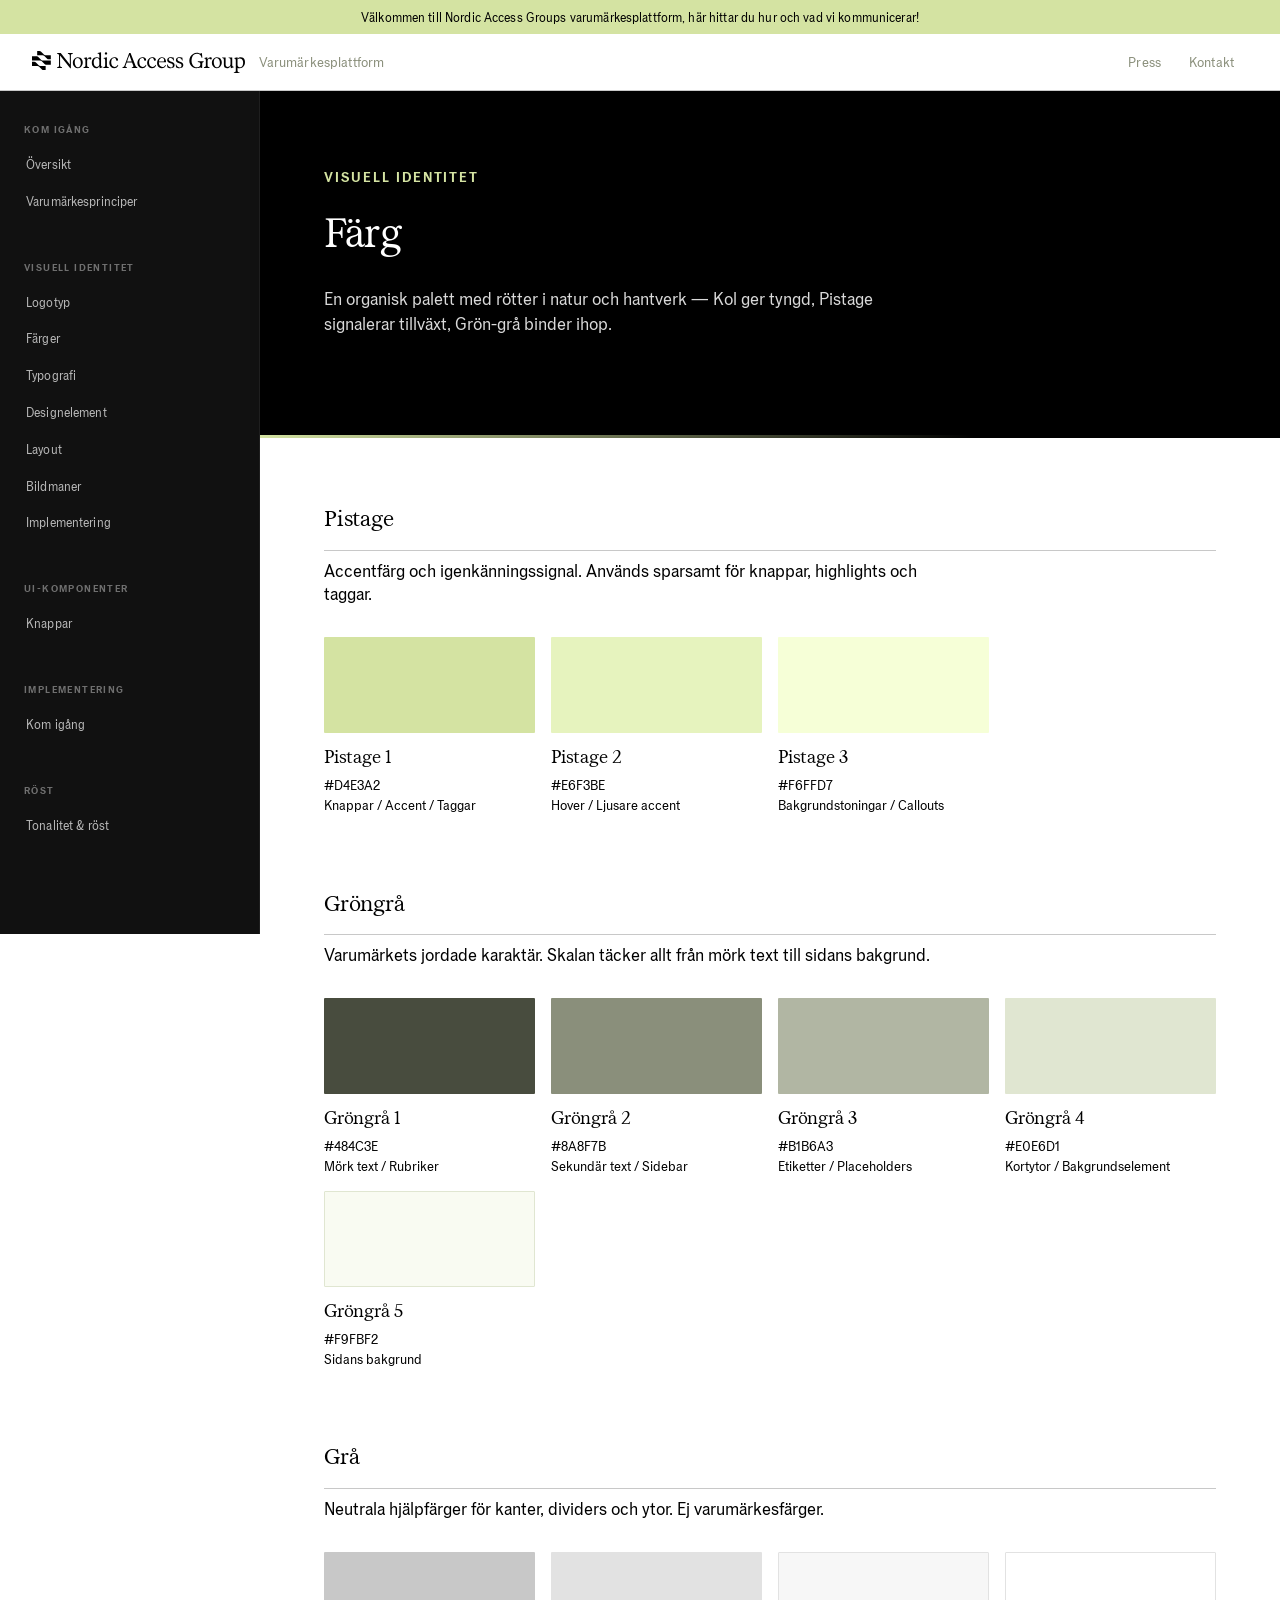
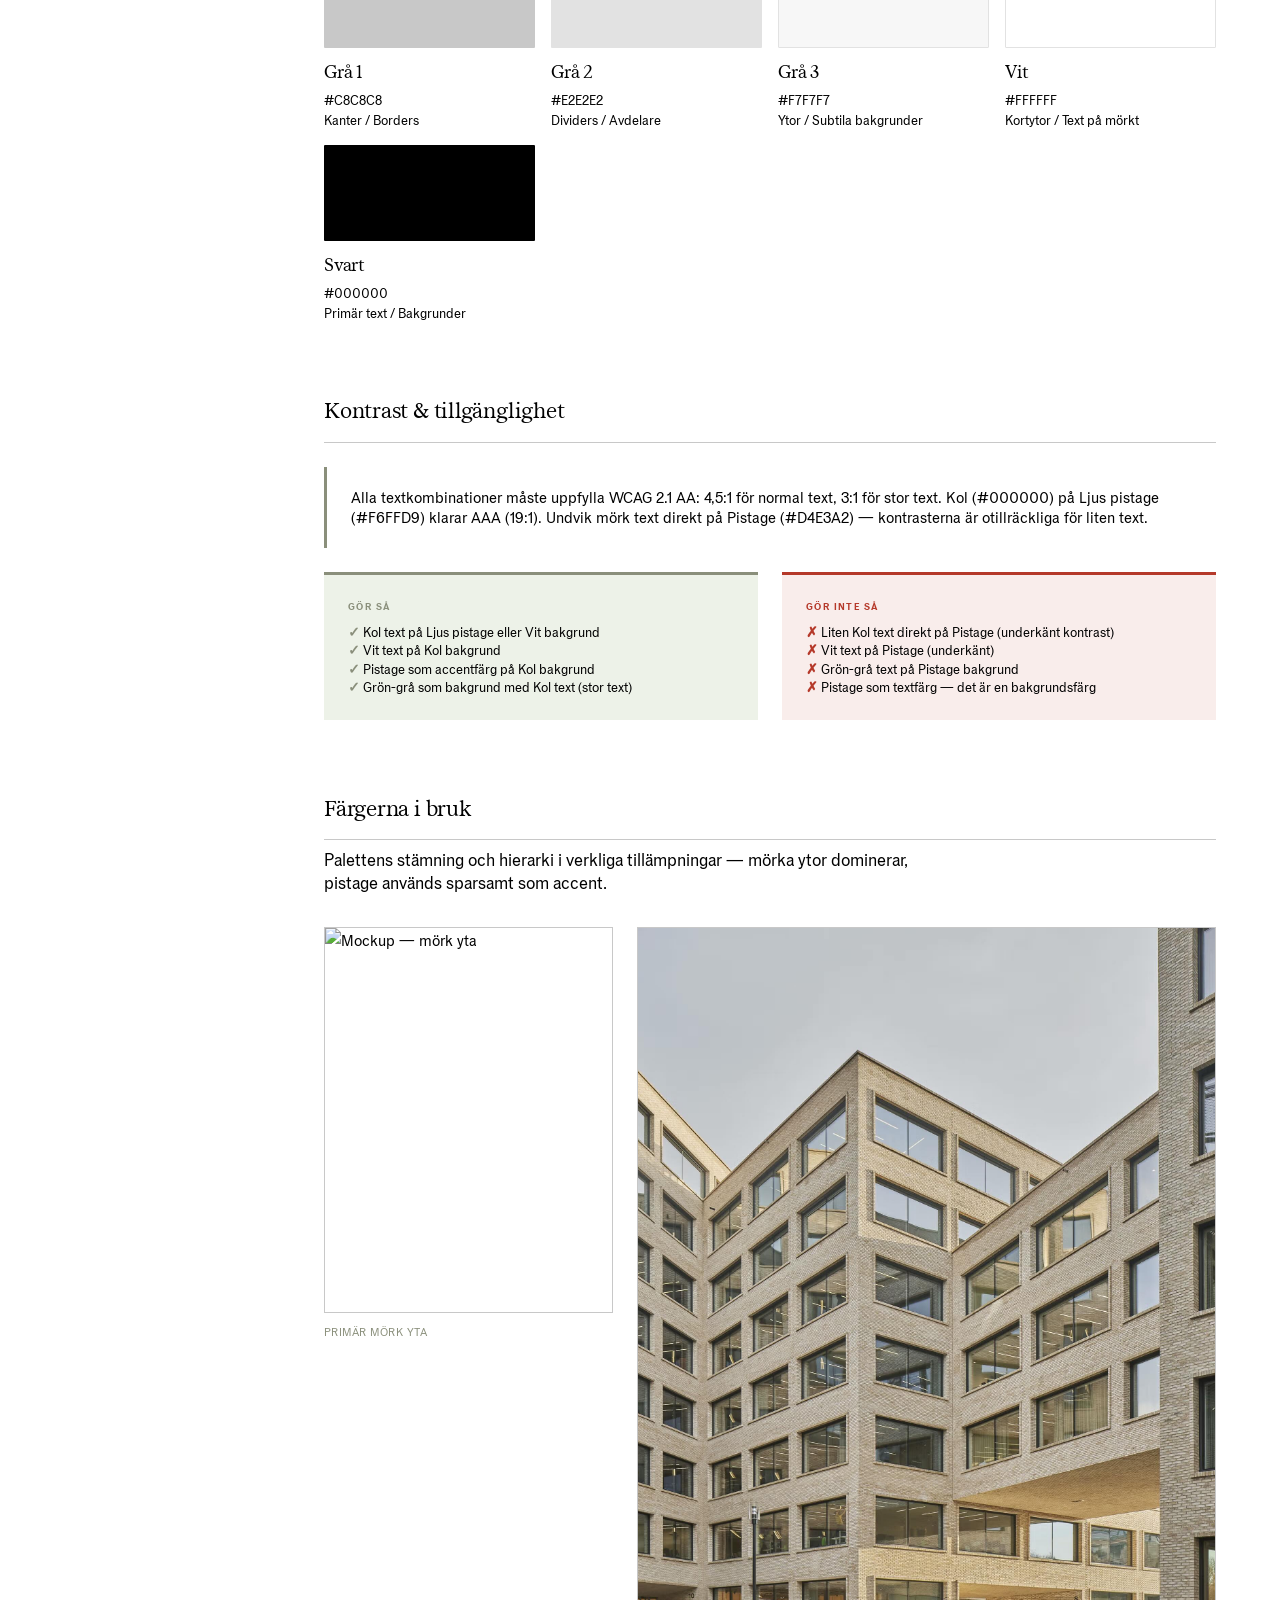
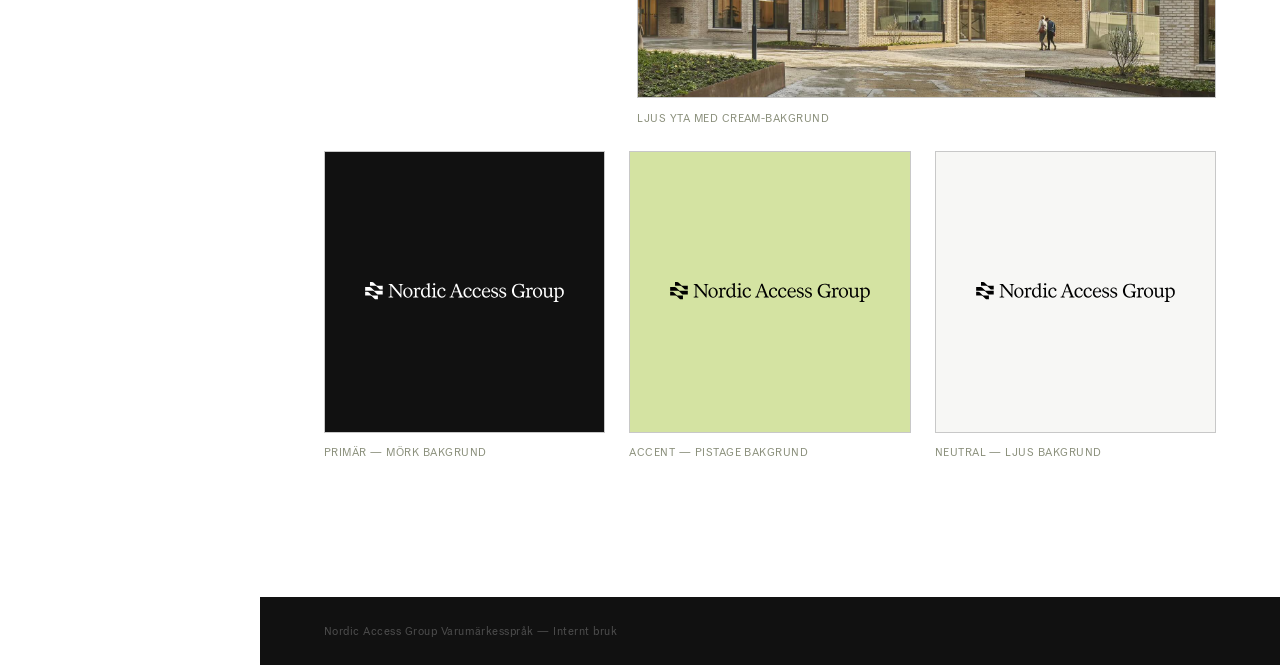
==== color.html @ bb69bbbf "Frizon: use uploaded frizon.png instead of HTML diagram Co-Authored-By: Claude Sonnet 4.6 <noreply@a" ====
<!DOCTYPE html>
<html lang="sv">
<head>
  <meta charset="UTF-8" />
  <meta name="viewport" content="width=device-width, initial-scale=1.0" />
  <title>Färg — Nordic Access Group</title>
  <link rel="stylesheet" href="assets/style.css?v=27" />
</head>
<body>

<header class="site-header">
  <div class="header-announcement">
    Välkommen till Nordic Access Groups varumärkesplattform, här hittar du hur och vad vi kommunicerar!
  </div>
  <div class="header-inner">
    <a href="index.html" class="header-logo">
      <img src="assets/logos/NAG-logo_primär-svart.svg" alt="Nordic Access Group">
      <span class="header-logo-label">Varumärkesplattform</span>
    </a>
    <nav class="header-nav">
      <a href="#">Press</a>
      <a href="#">Kontakt</a>
    </nav>
  </div>
</header>

<div class="layout">
  <nav class="sidebar">
    <div class="nav-group">
      <div class="nav-group-label">Kom igång</div>
      <a href="index.html">Översikt</a>
      <a href="principles.html">Varumärkesprinciper</a>
    </div>
    <div class="nav-group">
      <div class="nav-group-label">Visuell identitet</div>
      <a href="logo.html">Logotyp</a>
      <a href="color.html">Färger</a>
      <a href="typography.html">Typografi</a>
      <a href="designelement.html">Designelement</a>
      <a href="layout.html">Layout</a>
      <a href="bildmaner.html">Bildmaner</a>
      <a href="implementering.html">Implementering</a>
    </div>
    <div class="nav-group">
      <div class="nav-group-label">UI-komponenter</div>
      <a href="components.html">Knappar</a>
    </div>
    <div class="nav-group">
      <div class="nav-group-label">Implementering</div>
      <a href="implementering.html">Kom igång</a>
    </div>
    <div class="nav-group">
      <div class="nav-group-label">Röst</div>
      <a href="voice.html">Tonalitet &amp; röst</a>
    </div>
  </nav>

  <div class="main">
    <div class="page-hero" style="background-image: url('assets/images/NAG-BG-fabric.png'); background-position: center;">
      <div class="category">Visuell identitet</div>
      <h1>Färg</h1>
      <p>En organisk palett med rötter i natur och hantverk — Kol ger tyngd, Pistage signalerar tillväxt, Grön-grå binder ihop.</p>
    </div>

    <div class="page-body">

      <!-- PISTAGE -->
      <div class="section">
        <h2 class="section-title">Pistage</h2>
        <p class="section-desc">Accentfärg och igenkänningssignal. Används sparsamt för knappar, highlights och taggar.</p>
        <div class="swatch-grid">
          <div class="swatch">
            <div class="swatch-block" style="background:#D4E3A2;"></div>
            <div class="swatch-info">
              <div class="swatch-name">Pistage 1</div>
              <div class="swatch-hex">#D4E3A2</div>
              <div class="swatch-role">Knappar / Accent / Taggar</div>
            </div>
          </div>
          <div class="swatch">
            <div class="swatch-block" style="background:#E6F3BE;"></div>
            <div class="swatch-info">
              <div class="swatch-name">Pistage 2</div>
              <div class="swatch-hex">#E6F3BE</div>
              <div class="swatch-role">Hover / Ljusare accent</div>
            </div>
          </div>
          <div class="swatch">
            <div class="swatch-block" style="background:#F6FFD7;"></div>
            <div class="swatch-info">
              <div class="swatch-name">Pistage 3</div>
              <div class="swatch-hex">#F6FFD7</div>
              <div class="swatch-role">Bakgrundstoningar / Callouts</div>
            </div>
          </div>
        </div>
      </div>

      <!-- GRÖNGRÅ -->
      <div class="section">
        <h2 class="section-title">Gröngrå</h2>
        <p class="section-desc">Varumärkets jordade karaktär. Skalan täcker allt från mörk text till sidans bakgrund.</p>
        <div class="swatch-grid">
          <div class="swatch">
            <div class="swatch-block" style="background:#484C3E;"></div>
            <div class="swatch-info">
              <div class="swatch-name">Gröngrå 1</div>
              <div class="swatch-hex">#484C3E</div>
              <div class="swatch-role">Mörk text / Rubriker</div>
            </div>
          </div>
          <div class="swatch">
            <div class="swatch-block" style="background:#8A8F7B;"></div>
            <div class="swatch-info">
              <div class="swatch-name">Gröngrå 2</div>
              <div class="swatch-hex">#8A8F7B</div>
              <div class="swatch-role">Sekundär text / Sidebar</div>
            </div>
          </div>
          <div class="swatch">
            <div class="swatch-block" style="background:#B1B6A3;"></div>
            <div class="swatch-info">
              <div class="swatch-name">Gröngrå 3</div>
              <div class="swatch-hex">#B1B6A3</div>
              <div class="swatch-role">Etiketter / Placeholders</div>
            </div>
          </div>
          <div class="swatch">
            <div class="swatch-block" style="background:#E0E6D1;"></div>
            <div class="swatch-info">
              <div class="swatch-name">Gröngrå 4</div>
              <div class="swatch-hex">#E0E6D1</div>
              <div class="swatch-role">Kortytor / Bakgrundselement</div>
            </div>
          </div>
          <div class="swatch">
            <div class="swatch-block" style="background:#F9FBF2; border: 1px solid #E0E6D1;"></div>
            <div class="swatch-info">
              <div class="swatch-name">Gröngrå 5</div>
              <div class="swatch-hex">#F9FBF2</div>
              <div class="swatch-role">Sidans bakgrund</div>
            </div>
          </div>
        </div>
      </div>

      <!-- GRÅ -->
      <div class="section">
        <h2 class="section-title">Grå</h2>
        <p class="section-desc">Neutrala hjälpfärger för kanter, dividers och ytor. Ej varumärkesfärger.</p>
        <div class="swatch-grid">
          <div class="swatch">
            <div class="swatch-block" style="background:#C8C8C8;"></div>
            <div class="swatch-info">
              <div class="swatch-name">Grå 1</div>
              <div class="swatch-hex">#C8C8C8</div>
              <div class="swatch-role">Kanter / Borders</div>
            </div>
          </div>
          <div class="swatch">
            <div class="swatch-block" style="background:#E2E2E2;"></div>
            <div class="swatch-info">
              <div class="swatch-name">Grå 2</div>
              <div class="swatch-hex">#E2E2E2</div>
              <div class="swatch-role">Dividers / Avdelare</div>
            </div>
          </div>
          <div class="swatch">
            <div class="swatch-block" style="background:#F7F7F7; border: 1px solid #E2E2E2;"></div>
            <div class="swatch-info">
              <div class="swatch-name">Grå 3</div>
              <div class="swatch-hex">#F7F7F7</div>
              <div class="swatch-role">Ytor / Subtila bakgrunder</div>
            </div>
          </div>
          <div class="swatch">
            <div class="swatch-block" style="background:#FFFFFF; border: 1px solid #E2E2E2;"></div>
            <div class="swatch-info">
              <div class="swatch-name">Vit</div>
              <div class="swatch-hex">#FFFFFF</div>
              <div class="swatch-role">Kortytor / Text på mörkt</div>
            </div>
          </div>
          <div class="swatch">
            <div class="swatch-block" style="background:#000000;"></div>
            <div class="swatch-info">
              <div class="swatch-name">Svart</div>
              <div class="swatch-hex">#000000</div>
              <div class="swatch-role">Primär text / Bakgrunder</div>
            </div>
          </div>
        </div>
      </div>

      <div class="section">
        <h2 class="section-title">Kontrast &amp; tillgänglighet</h2>
        <div class="callout">Alla textkombinationer måste uppfylla WCAG 2.1 AA: 4,5:1 för normal text, 3:1 för stor text. Kol (#000000) på Ljus pistage (#F6FFD9) klarar AAA (19:1). Undvik mörk text direkt på Pistage (#D4E3A2) — kontrasterna är otillräckliga för liten text.</div>
        <div class="do-dont">
          <div class="do-box">
            <div class="tag">Gör så</div>
            <ul>
              <li>Kol text på Ljus pistage eller Vit bakgrund</li>
              <li>Vit text på Kol bakgrund</li>
              <li>Pistage som accentfärg på Kol bakgrund</li>
              <li>Grön-grå som bakgrund med Kol text (stor text)</li>
            </ul>
          </div>
          <div class="dont-box">
            <div class="tag">Gör inte så</div>
            <ul>
              <li>Liten Kol text direkt på Pistage (underkänt kontrast)</li>
              <li>Vit text på Pistage (underkänt)</li>
              <li>Grön-grå text på Pistage bakgrund</li>
              <li>Pistage som textfärg — det är en bakgrundsfärg</li>
            </ul>
          </div>
        </div>
      </div>


      <!-- MOCKUPS -->
      <div class="section">
        <h2 class="section-title">Färgerna i bruk</h2>
        <p class="section-desc">Palettens stämning och hierarki i verkliga tillämpningar — mörka ytor dominerar, pistage används sparsamt som accent.</p>

        <div class="mockup-grid cols-1-2" style="margin-bottom: 1.5rem;">
          <div>
            <div class="mockup-item tall">
              <img src="assets/images/NAG-BG-fabric.png" alt="Mockup — mörk yta">
            </div>
            <p class="mockup-caption">Primär mörk yta</p>
          </div>
          <div>
            <div class="mockup-item tall">
              <img src="assets/images/hero-building.jpg" alt="Mockup — ljus yta">
            </div>
            <p class="mockup-caption">Ljus yta med cream-bakgrund</p>
          </div>
        </div>

        <div class="mockup-grid cols-3">
          <div>
            <div class="mockup-item square" style="background: #111111;">
              <img src="assets/logos/NAG-logo_primär-vit.svg" alt="Logotyp vit på kol" style="object-fit: contain; padding: 2.5rem;">
            </div>
            <p class="mockup-caption">Primär — mörk bakgrund</p>
          </div>
          <div>
            <div class="mockup-item square" style="background: #D4E3A2;">
              <img src="assets/logos/NAG-logo_primär-svart.svg" alt="Logotyp svart på pistage" style="object-fit: contain; padding: 2.5rem;">
            </div>
            <p class="mockup-caption">Accent — pistage bakgrund</p>
          </div>
          <div>
            <div class="mockup-item square" style="background: #f7f7f5;">
              <img src="assets/logos/NAG-logo_primär-svart.svg" alt="Logotyp svart på cream" style="object-fit: contain; padding: 2.5rem;">
            </div>
            <p class="mockup-caption">Neutral — ljus bakgrund</p>
          </div>
        </div>
      </div>

    </div>
  </div>
</div>

<footer class="page-footer">Nordic Access Group Varumärkesspråk — Internt bruk</footer>
<script src="assets/mobile-nav.js"></script>
</body>
</html>
---- assets/style.css ----
/* ─── Fonts ────────────────────────────────────────────────── */
@font-face {
  font-family: 'GD Grio';
  src: url('fonts/GDGrio-Regular.woff2') format('woff2'),
       url('fonts/GDGrio-Regular.woff') format('woff');
  font-weight: 400;
  font-style: normal;
  font-display: swap;
}
@font-face {
  font-family: 'GD Grio';
  src: url('fonts/GDGrio-Medium.woff2') format('woff2'),
       url('fonts/GDGrio-Medium.woff') format('woff');
  font-weight: 500;
  font-style: normal;
  font-display: swap;
}
@font-face {
  font-family: 'GD Grio';
  src: url('fonts/GDGrio-Semibold.woff2') format('woff2'),
       url('fonts/GDGrio-Semibold.woff') format('woff');
  font-weight: 600;
  font-style: normal;
  font-display: swap;
}
@font-face {
  font-family: 'GD Serio';
  src: url('fonts/GDSerio-Text.woff2') format('woff2'),
       url('fonts/GDSerio-Text.woff') format('woff');
  font-weight: 400;
  font-style: normal;
  font-display: swap;
}

/* ─── Reset & Base ─────────────────────────────────────────── */
*, *::before, *::after { box-sizing: border-box; margin: 0; padding: 0; }

:root {
  /* ── NAG officiell färgpalett ─────────────────────────────── */

  --black:      #000000;
  --white:      #FFFFFF;
  --dark:       #111111;   /* Sidebar bakgrund */

  /* Pistage */
  --pistage:    #D4E3A2;   /* Pistage 1 — accent, knappar */
  --pistage-2:  #E6F3BE;   /* Pistage 2 */
  --pistage-3:  #F6FFD7;   /* Pistage 3 — ljus toning */
  --pistage-box:#D4E3A2;

  /* Gröngrå */
  --gg-1:       #484C3E;   /* Gröngrå 1 — mörk text, headings */
  --gg-2:       #8A8F7B;   /* Gröngrå 2 — sekundär text */
  --gg-3:       #B1B6A3;   /* Gröngrå 3 — etiketter, placeholders */
  --gg-4:       #E0E6D1;   /* Gröngrå 4 — kortytor */
  --gg-5:       #F9FBF2;   /* Gröngrå 5 — sidans bakgrund */

  /* Grå */
  --gray-1:     #C8C8C8;   /* Grå 1 — kanter */
  --gray-2:     #E2E2E2;   /* Grå 2 — dividers */
  --gray-3:     #F7F7F7;   /* Grå 3 — ytor */

  /* ── Semantiska alias (används i komponenter) ─────────────── */
  --text-dark:  #000000;
  --olive:      var(--gg-2);
  --olive-mid:  var(--gg-3);
  --olive-light:var(--gg-4);
  --gray-20:    var(--gray-1);
  --gray-40:    var(--gg-3);
  --gray-60:    var(--gg-2);
  --gray-80:    var(--gg-1);

  /* Bakgrunder */
  --cream:      var(--white);  /* Vit — sidans bakgrund */
  --cream-mid:  var(--gg-4);   /* Gröngrå 4 — kortytor */

  --sidebar-w:  260px;
  --header-h:   56px;

  --font-display: 'GD Serio';
  --font-body:    'GD Grio';
  --font: var(--font-body);
}

html { font-size: 16px; scroll-behavior: smooth; }
body {
  font-family: 'GD Grio';
  font-size: 1rem;
  font-weight: 400;
  color: #000000;
  background: var(--cream);
  line-height: 1.6;
}

a { color: var(--olive); text-decoration: none; }
a:hover { text-decoration: underline; }

/* ─── Header ───────────────────────────────────────────────── */
.site-header {
  position: fixed; top: 0; left: 0; right: 0; z-index: 100;
  background: var(--white);
  border-bottom: 1px solid var(--gray-20);
}

/* Top announcement bar */
.header-announcement {
  background: var(--pistage);
  text-align: center;
  padding: .5rem 2rem;
  font-family: var(--font-body);
  font-size: .8125rem;
  color: var(--black);
  letter-spacing: .01em;
  line-height: 1.4;
}

/* Main header row */
.header-inner {
  height: var(--header-h);
  display: flex;
  align-items: center;
  justify-content: space-between;
  padding: 0 2rem;
}

.header-logo {
  display: flex;
  align-items: center;
  text-decoration: none;
  flex-shrink: 0;
}

.header-logo img {
  height: 22px;
  width: auto;
  display: block;
}

.header-logo-label {
  font-family: var(--font-body);
  font-size: .875rem;
  font-weight: 400;
  color: var(--gray-60);
  margin-left: .875rem;
  letter-spacing: .01em;
}

.header-nav {
  display: flex;
  align-items: center;
  gap: 0;
}

.header-nav a {
  font-family: var(--font-body);
  font-size: .875rem;
  color: var(--gray-60);
  text-decoration: none;
  padding: .25rem .875rem;
  letter-spacing: .01em;
  transition: color .15s;
  white-space: nowrap;
}

.header-nav a:hover { color: var(--black); text-decoration: none; }
.header-nav a.active { color: var(--black); font-weight: 500; }

/* ─── Layout ───────────────────────────────────────────────── */
.layout {
  display: flex;
  padding-top: calc(var(--header-h) + 34px); /* header + announcement bar */
  min-height: 100vh;
}

/* ─── Sidebar ──────────────────────────────────────────────── */
.sidebar {
  position: fixed;
  top: calc(var(--header-h) + 34px); left: 0;
  width: var(--sidebar-w);
  height: calc(100vh - var(--header-h));
  overflow-y: auto;
  background: var(--dark);
  border-right: 1px solid rgba(255,255,255,.06);
  padding: 2rem 0 4rem;
}

.nav-group { margin-bottom: 2.5rem; }

.nav-group-label {
  font-size: .625rem;
  font-weight: 600;
  letter-spacing: .14em;
  text-transform: uppercase;
  color: rgba(255,255,255,.4);
  padding: 0 1.5rem .5rem;
}

.nav-group a {
  display: block;
  padding: .5rem 1.5rem;
  font-size: .8125rem;
  color: rgba(255,255,255,.7);
  border-left: 2px solid transparent;
  letter-spacing: .01em;
  transition: background .15s, color .15s, border-color .15s;
}

.nav-group a:hover {
  background: rgba(255,255,255,.06);
  color: rgba(255,255,255,.95);
  text-decoration: none;
}

.nav-group a.active {
  border-left-color: var(--olive-light);
  background: rgba(74,94,58,.15);
  color: var(--olive-light);
  font-weight: 500;
}

/* ─── Main Content ─────────────────────────────────────────── */
.main {
  margin-left: var(--sidebar-w);
  flex: 1;
  min-width: 0;
}

/* ─── Page Hero ────────────────────────────────────────────── */
/*
 * To add a photo: set background-image on the .page-hero element
 * Example: <div class="page-hero" style="background-image: url('assets/images/your-photo.jpg')">
 */
.page-hero {
  background-color: var(--black);
  background-size: cover;
  background-position: center;
  background-repeat: no-repeat;
  color: white;
  padding: 5rem 4rem 4.5rem;
  min-height: 340px;
  display: flex;
  flex-direction: column;
  justify-content: flex-end;
  position: relative;
  overflow: hidden;
}

/* Dark gradient overlay — keeps text readable over any photo */
.page-hero::before {
  content: '';
  position: absolute;
  inset: 0;
  background: linear-gradient(
    to top,
    rgba(0,0,0,.90) 0%,
    rgba(0,0,0,.60) 40%,
    rgba(0,0,0,.20) 75%,
    rgba(0,0,0,.10) 100%
  );
  z-index: 0;
}

.page-hero > * { position: relative; z-index: 1; }

.page-hero::after {
  content: '';
  position: absolute;
  bottom: 0; left: 0; right: 0;
  height: 3px;
  background: linear-gradient(90deg, var(--pistage) 0%, transparent 70%);
  z-index: 2;
}

/* ─── Per-page hero backgrounds ───────────────────────────────
 * Replace the gradient with background-image: url(...) on each
 * .page-hero element when real photos are available.
 * --------------------------------------------------------------- */
.hero-bg-overview {
  background-image: linear-gradient(135deg, #1a1a14 0%, #2d2d20 40%, #1a1a14 100%);
}
.hero-bg-principles {
  background-image: linear-gradient(135deg, #111209 0%, #252818 50%, #111209 100%);
}
.hero-bg-logo {
  background-image: linear-gradient(120deg, #0a0a0a 0%, #1e1e1a 60%, #0a0a0a 100%);
}
.hero-bg-color {
  background-image: linear-gradient(135deg, #0e110a 0%, #1e2414 50%, #0e110a 100%);
}
.hero-bg-typography {
  background-image: linear-gradient(150deg, #0d0d0b 0%, #1c1c18 55%, #0d0d0b 100%);
}
.hero-bg-spacing {
  background-image: linear-gradient(120deg, #111111 0%, #1a1a14 50%, #111111 100%);
}
.hero-bg-iconography {
  background-image: linear-gradient(140deg, #0c0c0a 0%, #1b1b16 55%, #0c0c0a 100%);
}
.hero-bg-components {
  background-image: linear-gradient(130deg, #0f0f0d 0%, #1d1d18 50%, #0f0f0d 100%);
}
.hero-bg-voice {
  background-image: linear-gradient(145deg, #0d0d0b 0%, #1a1a12 55%, #0d0d0b 100%);
}

.page-hero .category {
  font-family: var(--font-body);
  font-size: .875rem;
  font-weight: 600;
  letter-spacing: .14em;
  text-transform: uppercase;
  line-height: 1.0;
  color: var(--pistage);
  margin-bottom: 1.875rem;
}

.page-hero h1 {
  font-family: var(--font-display);
  font-size: 2.5rem;
  font-weight: 400;
  line-height: 1.05;
  letter-spacing: -.01em;
  margin-bottom: 1.875rem;
  color: var(--white);
}

.page-hero p {
  font-family: var(--font-body);
  font-size: 1.125rem;
  font-weight: 400;
  color: rgba(255,255,255,.85);
  max-width: 560px;
  line-height: 1.4;
  margin-bottom: 1.875rem;
}

/* ─── Page Body ────────────────────────────────────────────── */
.page-body {
  padding: 4rem;
  max-width: 1080px;
  background: var(--cream);
}

/* ─── Section ──────────────────────────────────────────────── */
.section { margin-bottom: 4.5rem; }

.section-title {
  font-family: var(--font-display);
  font-size: 1.375rem;
  font-weight: 400;
  letter-spacing: -.01em;
  margin-bottom: .5rem;
  padding-bottom: .75rem;
  border-bottom: 1px solid var(--gray-20);
  color: var(--text-dark);
}

.section-desc {
  font-family: 'GD Grio';
  font-size: 1.125rem; /* 18px */
  font-weight: 400;
  color: #000000;
  max-width: 640px;
  margin-bottom: 2rem;
  line-height: 1.3;
}

/* ─── Color Swatches ───────────────────────────────────────── */
.swatch-grid {
  display: grid;
  grid-template-columns: repeat(auto-fill, minmax(170px, 1fr));
  gap: 1rem;
}

.swatch {
  border: none;
  background: transparent;
}

.swatch-block {
  height: 96px;
  width: 100%;
  border-radius: 1px;
}

.swatch-info {
  padding: 14px 0 0;
  background: transparent;
}

.swatch-name {
  font-family: 'GD Serio';
  font-size: 1.125rem; /* 18px */
  font-weight: 400;
  letter-spacing: -.01em;
  color: #000000;
  margin-bottom: .4rem;
  line-height: 1.2;
}

.swatch-hex {
  font-family: 'GD Grio';
  font-size: .875rem; /* 14px */
  font-weight: 400;
  color: #000000;
  line-height: 1.4;
}

.swatch-role {
  font-family: 'GD Grio';
  font-size: .875rem; /* 14px */
  font-weight: 400;
  color: #000000;
  line-height: 1.4;
  text-transform: none;
  letter-spacing: 0;
  margin-top: 0;
}

/* ─── Type Scale ───────────────────────────────────────────── */
.type-row {
  display: flex;
  align-items: flex-start;
  gap: 2rem;
  padding: 2rem 0;
  border-bottom: 1px solid var(--gray-20);
}

.type-row:first-of-type {
  border-top: none;
}

.type-row:last-of-type {
  border-bottom: 1px solid var(--gray-20);
}

.type-meta {
  width: 140px;
  flex-shrink: 0;
  padding-top: .125rem;
}

.type-meta .label {
  font-family: 'GD Grio';
  font-size: .625rem;
  font-weight: 600;
  letter-spacing: .12em;
  text-transform: uppercase;
  color: var(--gg-2);
  margin-bottom: .5rem;
}

.type-meta .specs {
  font-family: 'GD Grio';
  font-size: .75rem;
  font-weight: 400;
  color: #000000;
  line-height: 1.6;
}

.type-preview { flex: 1; }

/* ─── Spacing Scale ────────────────────────────────────────── */
.spacing-row {
  display: flex;
  align-items: center;
  gap: 1.5rem;
  padding: .75rem 0;
  border-bottom: 1px solid var(--gray-20);
}

.spacing-bar-wrap { width: 200px; }

.spacing-bar {
  height: 10px;
  background: var(--olive);
  border-radius: 1px;
}

.spacing-meta {
  display: flex;
  gap: 2rem;
}

.spacing-token {
  font-size: .8125rem;
  font-family: 'Courier New', monospace;
  color: var(--text-dark);
  font-weight: 600;
  width: 100px;
}

.spacing-value {
  font-size: .8125rem;
  color: var(--gray-60);
  font-family: 'Courier New', monospace;
}

.spacing-use {
  font-size: .8125rem;
  color: var(--gray-60);
}

/* ─── Principle Cards ──────────────────────────────────────── */
.principle-grid {
  display: grid;
  grid-template-columns: repeat(auto-fill, minmax(240px, 1fr));
  gap: 1px;
  background: var(--gray-20);
  border: 1px solid var(--gray-20);
}

.principle-card {
  background: var(--white);
  padding: 2rem;
  border-top: 3px solid transparent;
  transition: border-color .2s;
}

.principle-card:hover {
  border-top-color: var(--olive);
}

.principle-number {
  font-size: .625rem;
  font-weight: 700;
  letter-spacing: .14em;
  text-transform: uppercase;
  color: var(--olive);
  margin-bottom: .75rem;
}

.principle-title {
  font-family: var(--font-body);
  font-size: 1rem;
  font-weight: 600;
  margin-bottom: .75rem;
  color: var(--text-dark);
  letter-spacing: -.01em;
}

.principle-body {
  font-family: 'GD Grio';
  font-size: 1rem; /* 16px */
  font-weight: 400;
  color: #000000;
  line-height: 1.3;
}

/* ─── Do / Don't ───────────────────────────────────────────── */
.do-dont {
  display: grid;
  grid-template-columns: 1fr 1fr;
  gap: 1.5rem;
  margin-top: 1.5rem;
}

.do-box, .dont-box {
  padding: 1.5rem;
  border-top: 3px solid;
}

.do-box   { border-color: var(--olive); background: #edf2e8; }
.dont-box { border-color: #b5392a; background: #f9edeb; }

.do-box   .tag { color: var(--olive); font-size: .625rem; font-weight: 700; letter-spacing: .14em; text-transform: uppercase; margin-bottom: .5rem; }
.dont-box .tag { color: #b5392a; font-size: .625rem; font-weight: 700; letter-spacing: .14em; text-transform: uppercase; margin-bottom: .5rem; }

.do-box ul, .dont-box ul {
  list-style: none;
  font-family: 'GD Grio';
  font-size: .875rem; /* 14px */
  font-weight: 400;
  line-height: 1.3;
  color: #000000;
}

.do-box li::before   { content: '✓  '; color: var(--olive); font-weight: 700; }
.dont-box li::before { content: '✗  '; color: #b5392a; font-weight: 700; }

/* ─── Logo Spec ────────────────────────────────────────────── */
.logo-display {
  background: var(--cream-mid);
  border: 1px solid var(--gray-20);
  padding: 4rem 3rem;
  display: flex; align-items: center; justify-content: center;
  margin-bottom: 1rem;
}

.logo-display.dark-bg {
  background: var(--black);
}

.logo-wordmark {
  font-size: 1.75rem;
  font-weight: 700;
  letter-spacing: .1em;
  text-transform: uppercase;
  color: var(--text-dark);
}

.logo-wordmark .accent { color: var(--olive); }

.spec-list {
  list-style: none;
  border: 1px solid var(--gray-20);
  background: var(--white);
}

.spec-list li {
  display: flex;
  gap: 1rem;
  padding: .75rem 1rem;
  border-bottom: 1px solid var(--gray-20);
  font-family: 'GD Grio';
  font-size: .875rem; /* 14px */
  font-weight: 400;
  line-height: 1.3;
  color: #000000;
}

.spec-list li:last-child { border-bottom: none; }

.spec-key {
  width: 160px;
  flex-shrink: 0;
  font-weight: 600;
  color: var(--gray-60);
  font-size: .8125rem;
  text-transform: uppercase;
  letter-spacing: .06em;
}

/* ─── Callout ──────────────────────────────────────────────── */
.callout {
  background: var(--white);
  border-left: 3px solid var(--olive);
  padding: 1.25rem 1.5rem;
  margin: 1.5rem 0;
  font-family: 'GD Grio';
  font-size: 1rem; /* 16px */
  font-weight: 400;
  color: #000000;
  line-height: 1.3;
}

/* ─── Token Table ──────────────────────────────────────────── */
.token-table {
  width: 100%;
  border-collapse: collapse;
  font-family: 'GD Grio';
  font-size: .875rem; /* 14px */
  font-weight: 400;
  line-height: 1.3;
  margin-top: 1.5rem;
  background: var(--white);
}

.token-table th {
  text-align: left;
  padding: .625rem 1rem;
  background: var(--dark);
  border: 1px solid rgba(255,255,255,.06);
  font-size: .625rem;
  font-weight: 700;
  letter-spacing: .12em;
  text-transform: uppercase;
  color: rgba(255,255,255,.5);
}

.token-table td {
  padding: .75rem 1rem;
  border: 1px solid var(--gray-20);
  vertical-align: middle;
  color: var(--text-dark);
}

.token-table tr:nth-child(even) td {
  background: var(--cream);
}

.token-table td code {
  font-family: 'Courier New', monospace;
  font-size: .8125rem;
  background: var(--cream-mid);
  padding: .1rem .4rem;
  border-radius: 2px;
  color: var(--olive);
}

.token-table a {
  color: var(--text-dark);
  font-weight: 500;
}

.token-table a:hover { color: var(--olive); text-decoration: none; }

/* ─── Tag chip ─────────────────────────────────────────────── */
.tag-chip {
  display: inline-block;
  background: var(--yellow);
  color: var(--black);
  font-size: .625rem;
  font-weight: 700;
  letter-spacing: .1em;
  text-transform: uppercase;
  padding: .2rem .6rem;
  border-radius: 1px;
  margin-bottom: .5rem;
}

/* ─── Dark section variant ─────────────────────────────────── */
.section-dark {
  background: var(--dark);
  color: white;
  padding: 4rem;
  margin: 0 -4rem 4.5rem;
}

.section-dark .section-title {
  color: white;
  border-bottom-color: rgba(255,255,255,.1);
}

.section-dark .section-desc {
  color: rgba(255,255,255,.55);
}

/* ─── NAG Buttons ─────────────────────────────────────────── */

.btn {
  display: inline-flex;
  align-items: center;
  justify-content: center;
  gap: .5rem;
  font-family: var(--font-body);
  font-size: 1rem;
  font-weight: 500;
  line-height: 1;
  letter-spacing: .03em;
  text-decoration: none;
  cursor: pointer;
  border: none;
  padding: .875rem 2rem;
  border-radius: 2px;
  transition: border-radius .2s ease, background .15s ease, color .15s ease;
  white-space: nowrap;
}

/* Primär — Pistage fyllning, svart text */
.btn-primary {
  background: var(--pistage);
  color: var(--black);
  border: 2px solid transparent;
}

.btn-primary:hover {
  border-radius: 5px;
  background: var(--pistage);
  color: var(--black);
  text-decoration: none;
}

/* Sekundär — Vit outline, vit text */
.btn-secondary {
  background: transparent;
  color: var(--white);
  border: 2px solid var(--white);
}

.btn-secondary:hover {
  border-radius: 5px;
  background: transparent;
  color: var(--white);
  text-decoration: none;
}

/* Sekundär mörk — Svart outline, svart text (för ljus bakgrund) */
.btn-secondary-dark {
  background: transparent;
  color: var(--black);
  border: 2px solid var(--black);
}

.btn-secondary-dark:hover {
  border-radius: 5px;
  background: transparent;
  color: var(--black);
  text-decoration: none;
}

/* ─── Component demo block ─────────────────────────────────── */
.component-demo {
  border: 1px solid var(--gray-20);
  overflow: hidden;
  margin-bottom: 1rem;
}

.component-demo-canvas {
  padding: 3rem 2.5rem;
  display: flex;
  align-items: center;
  justify-content: center;
  gap: 1.5rem;
  flex-wrap: wrap;
}

.component-demo-label {
  padding: .6rem 1.25rem;
  background: var(--gray-20);
  font-size: .625rem;
  font-weight: 700;
  letter-spacing: .12em;
  text-transform: uppercase;
  color: var(--gray-60);
}

.component-spec {
  margin-top: 1.5rem;
}

/* ─── Download button — uses NAG primary button style ──────── */
.download-btn {
  display: inline-flex;
  align-items: center;
  gap: .5rem;
  font-family: var(--font-body);
  font-size: .875rem;
  font-weight: 400;
  text-decoration: none;
  cursor: pointer;
  padding: .625rem 1.25rem;
  border-radius: 2px;
  transition: border-radius .2s ease, background .15s ease;
  white-space: nowrap;
  background: var(--pistage);
  color: var(--black);
  border: 2px solid transparent;
}

.download-btn:hover {
  border-radius: 5px;
  background: var(--pistage);
  color: var(--black);
  text-decoration: none;
}

.download-btn svg {
  flex-shrink: 0;
}

.download-row {
  display: flex;
  flex-direction: column;
  gap: .625rem;
  padding: .875rem 1.25rem;
  background: var(--white);
  border-top: 1px solid var(--gray-20);
}

.download-row-label {
  font-size: .625rem;
  font-weight: 700;
  letter-spacing: .12em;
  text-transform: uppercase;
  color: var(--gray-40);
}

.download-row .download-btn {
  align-self: flex-start;
}

.download-section-header {
  display: flex;
  align-items: center;
  justify-content: space-between;
  margin-bottom: 1.5rem;
  flex-wrap: wrap;
  gap: 1rem;
}

/* ─── Footer ───────────────────────────────────────────────── */
.page-footer {
  margin-left: var(--sidebar-w);
  padding: 1.5rem 4rem;
  background: var(--dark);
  font-size: .75rem;
  color: rgba(255,255,255,.25);
  letter-spacing: .04em;
}

/* ─── Mockup Grid ──────────────────────────────────────────── */
.mockup-section {
  margin-bottom: 4.5rem;
}

.mockup-grid {
  display: grid;
  gap: 1.5rem;
}
.mockup-grid.cols-2 { grid-template-columns: repeat(2, 1fr); }
.mockup-grid.cols-3 { grid-template-columns: repeat(3, 1fr); }
.mockup-grid.cols-1-2 { grid-template-columns: 1fr 2fr; }
.mockup-grid.cols-2-1 { grid-template-columns: 2fr 1fr; }

.mockup-item {
  position: relative;
  overflow: hidden;
  background: var(--gray-10);
  border: 1px solid var(--gray-20);
}

.mockup-item img {
  width: 100%;
  height: 100%;
  object-fit: cover;
  display: block;
}

.mockup-item.tall { aspect-ratio: 3/4; }
.mockup-item.wide { aspect-ratio: 16/7; }
.mockup-item.square { aspect-ratio: 1/1; }
.mockup-item.natural img { height: auto; }

.mockup-caption {
  margin-top: .6rem;
  font-size: .75rem;
  color: var(--gray-60);
  letter-spacing: .04em;
  text-transform: uppercase;
}

.mockup-label {
  position: absolute;
  bottom: 0; left: 0; right: 0;
  padding: .75rem 1rem;
  background: rgba(0,0,0,.45);
  color: rgba(255,255,255,.8);
  font-size: .7rem;
  letter-spacing: .1em;
  text-transform: uppercase;
  backdrop-filter: blur(4px);
}

/* ─── Logo page helpers ────────────────────────────────────── */
.placement-grid {
  display: grid;
  grid-template-columns: repeat(3, 1fr);
  gap: 1rem;
}
.cobrand-box {
  border: 1px solid var(--gray-20);
  background: var(--white);
  padding: 3rem 2.5rem;
  display: flex;
  align-items: center;
  justify-content: center;
  gap: 2.5rem;
}
.animated-symbol-showcase { max-width: 50%; }

/* ─── Mobile ───────────────────────────────────────────────── */
:root { --mob-pad: 1.25rem; }

@media (max-width: 768px) {

  /* Header */
  .header-inner { padding: 0 var(--mob-pad); }
  .header-nav { display: none; }
  .header-logo-label { font-size: .8125rem; }

  /* Hamburger button */
  .hamburger {
    display: flex;
    flex-direction: column;
    justify-content: center;
    gap: 5px;
    width: 36px;
    height: 36px;
    background: none;
    border: none;
    cursor: pointer;
    padding: 4px;
    flex-shrink: 0;
  }
  .hamburger span {
    display: block;
    height: 1.5px;
    background: var(--text-dark);
    transition: transform .25s, opacity .2s;
  }
  .hamburger.open span:nth-child(1) { transform: translateY(6.5px) rotate(45deg); }
  .hamburger.open span:nth-child(2) { opacity: 0; }
  .hamburger.open span:nth-child(3) { transform: translateY(-6.5px) rotate(-45deg); }

  /* Mobile nav drawer */
  .mobile-nav {
    display: none;
    position: fixed;
    top: calc(var(--header-h) + 34px);
    left: 0; right: 0; bottom: 0;
    background: var(--white);
    z-index: 90;
    overflow-y: auto;
    padding: 2rem var(--mob-pad) 4rem;
  }
  .mobile-nav.open { display: block; }

  .mobile-nav .nav-group {
    border-bottom: 1px solid var(--gray-20);
    padding-bottom: 1.5rem;
    margin-bottom: 1.5rem;
  }
  .mobile-nav .nav-group-label {
    font-family: var(--font-body);
    font-size: .625rem;
    font-weight: 700;
    letter-spacing: .14em;
    text-transform: uppercase;
    color: var(--gray-40);
    margin-bottom: .75rem;
    padding: 0;
  }
  .mobile-nav .nav-group a {
    display: block;
    font-family: var(--font-display);
    font-size: 2rem;
    font-weight: 400;
    letter-spacing: -.01em;
    color: var(--text-dark);
    line-height: 1.2;
    padding: .15rem 0;
    border-left: none;
    background: none;
  }
  .mobile-nav .nav-group a:hover,
  .mobile-nav .nav-group a.active {
    color: var(--gray-60);
    background: none;
    border-left: none;
    font-weight: 400;
  }

  /* Sidebar — hidden on mobile */
  .sidebar { display: none; }

  /* Layout — no sidebar offset */
  .layout { padding-top: calc(var(--header-h) + 34px); }
  .main { margin-left: 0; }
  .page-footer { margin-left: 0; padding: 1.5rem var(--mob-pad); }

  /* Hero */
  .page-hero {
    padding: 2.5rem var(--mob-pad) 2.75rem;
    min-height: calc(100svh - var(--header-h) - 34px);
    justify-content: flex-end;
  }
  .page-hero h1 {
    font-size: 2.5rem;
    letter-spacing: -.01em;
    word-break: break-word;
    hyphens: auto;
  }
  .page-hero p { font-size: 1.125rem; max-width: 100%; }

  /* Page body */
  .page-body { padding: 2.5rem var(--mob-pad); }

  /* Section titles + desc align */
  .section-title { font-size: 1.25rem; }
  .section-desc { font-size: .875rem; }

  /* Font showcase — scale down large display text */
  .serio-showcase-text { font-size: 2rem !important; }

  /* Type scale previews — scaled for 375px */
  .preview-display-large { font-size: 2.75rem !important; }
  .preview-display       { font-size: 2rem !important; }
  .preview-h1            { font-size: 1.75rem !important; }
  .preview-h2            { font-size: 1.5rem !important; }
  .preview-h3            { font-size: 1.25rem !important; }

  /* Showcase card padding */
  .font-showcase-card,
  [style*="padding: 3rem 3rem"] { padding: 2rem var(--mob-pad) !important; }

  /* Prevent horizontal overflow */
  .main { overflow-x: hidden; }

  /* Grids */
  .mockup-grid.cols-2,
  .mockup-grid.cols-3,
  .mockup-grid.cols-1-2,
  .mockup-grid.cols-2-1 { grid-template-columns: 1fr; }

  .logo-grid,
  .symbol-grid { grid-template-columns: 1fr; }

  .placement-grid { grid-template-columns: repeat(2, 1fr); }

  .swatch-grid { grid-template-columns: repeat(2, 1fr); }

  .do-dont { grid-template-columns: 1fr; }

  /* Co-branding box */
  .cobrand-box {
    flex-direction: column;
    gap: 1.5rem;
    padding: 2rem var(--mob-pad);
    align-items: flex-start;
  }

  /* Animated symbol — full width on mobile */
  .animated-symbol-showcase { max-width: 100%; }

  /* Logo showcase inner — less padding */
  .logo-showcase-inner { padding: 2rem 1.25rem; }
  .logo-showcase-inner.pad-large { padding: 2.5rem 1.25rem; }

  /* Type scale */
  .type-row { flex-direction: column; gap: .75rem; }
  .type-meta { width: 100%; }

  /* Download rows */
  .download-row { flex-direction: column; gap: .75rem; align-items: flex-start; }

  /* Token table — scroll */
  .token-table { display: block; overflow-x: auto; }

  /* Callout */
  .callout { font-size: .875rem; }
}

/* Hamburger hidden on desktop */
@media (min-width: 769px) {
  .hamburger { display: none; }
  .mobile-nav { display: none !important; }
}
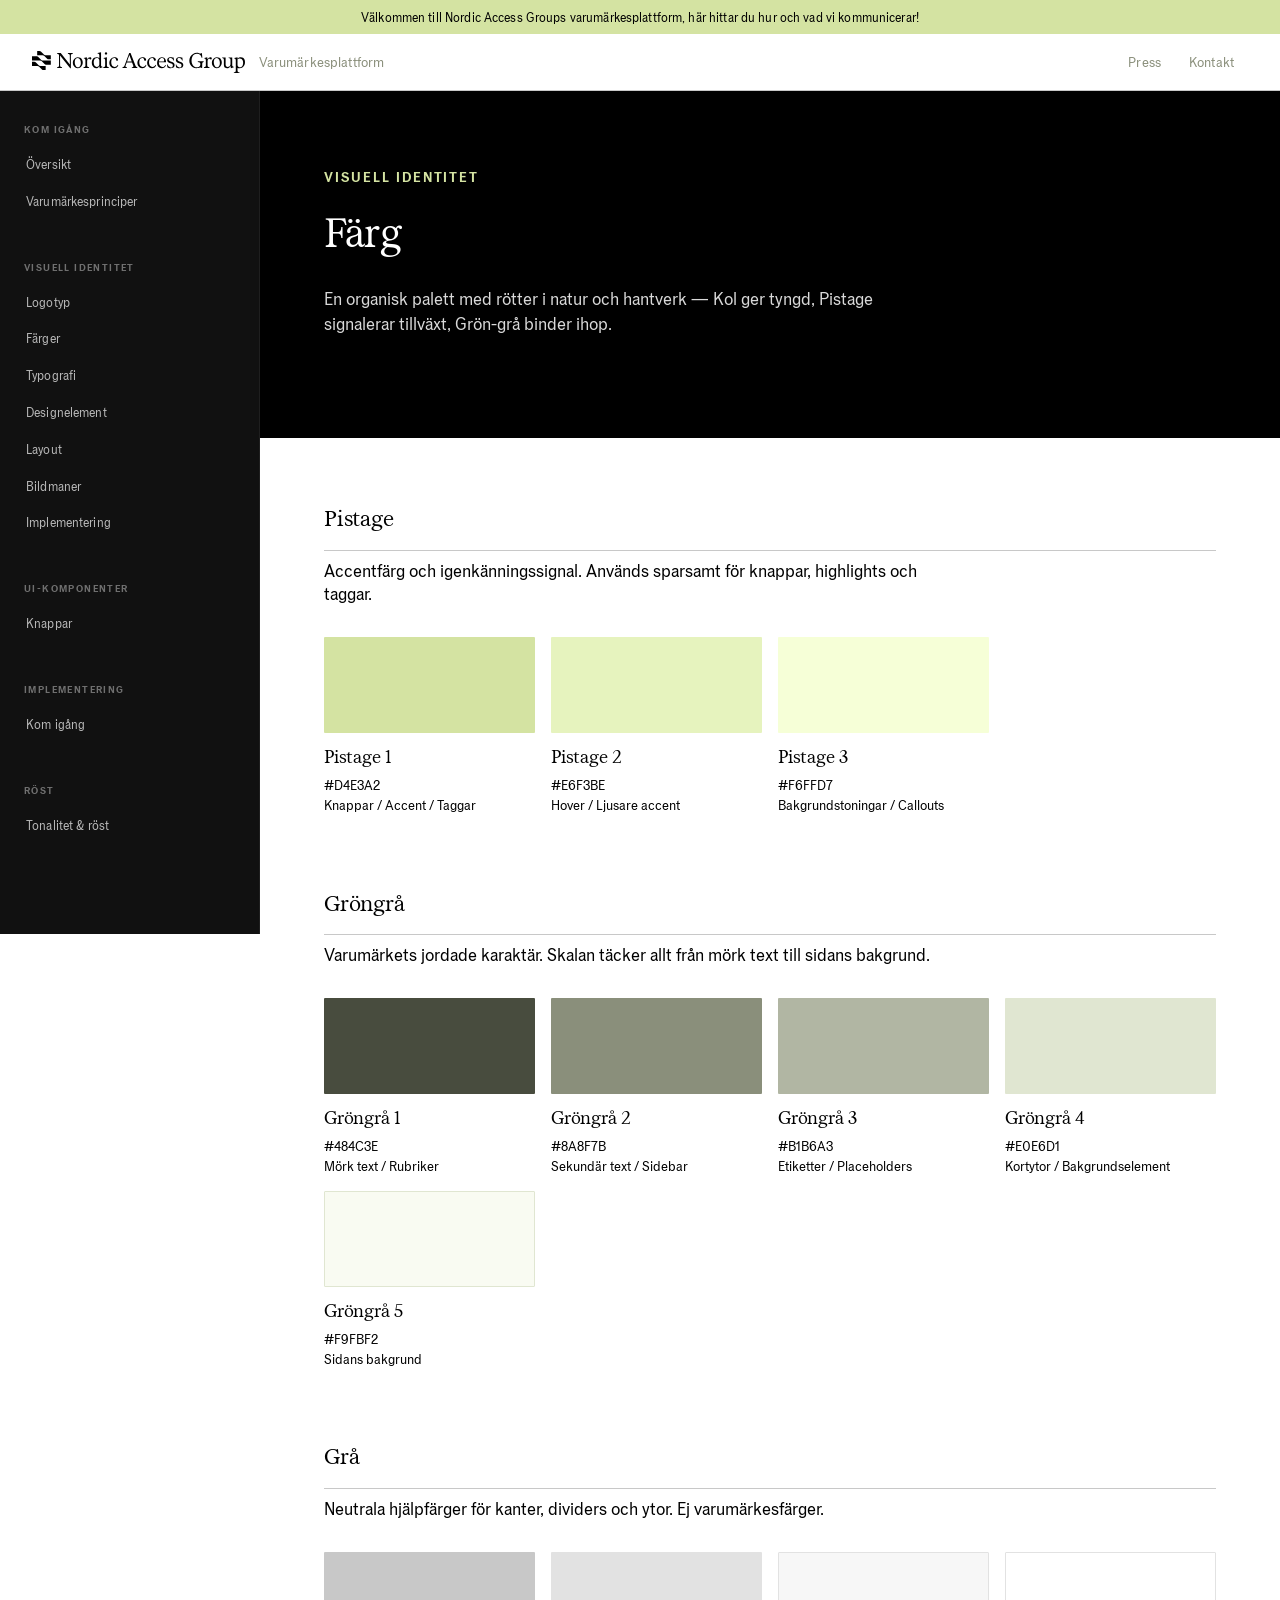
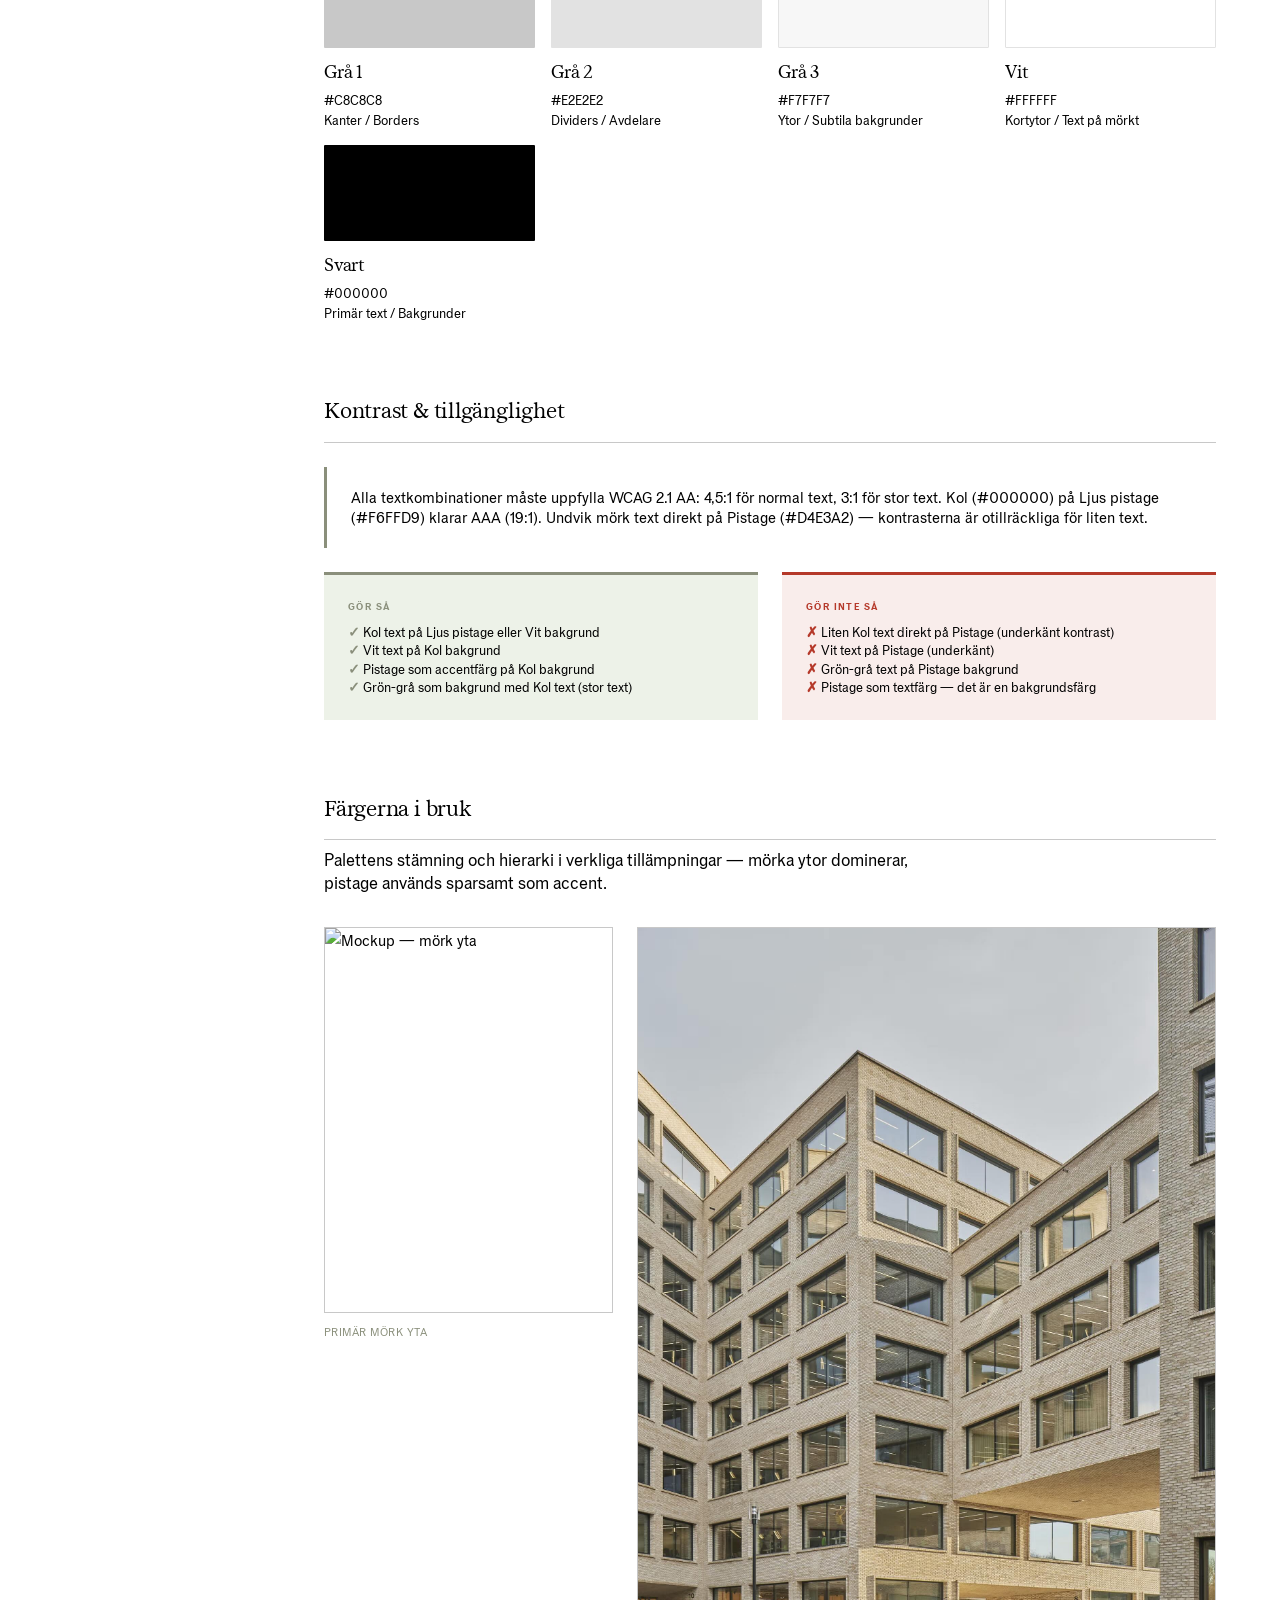
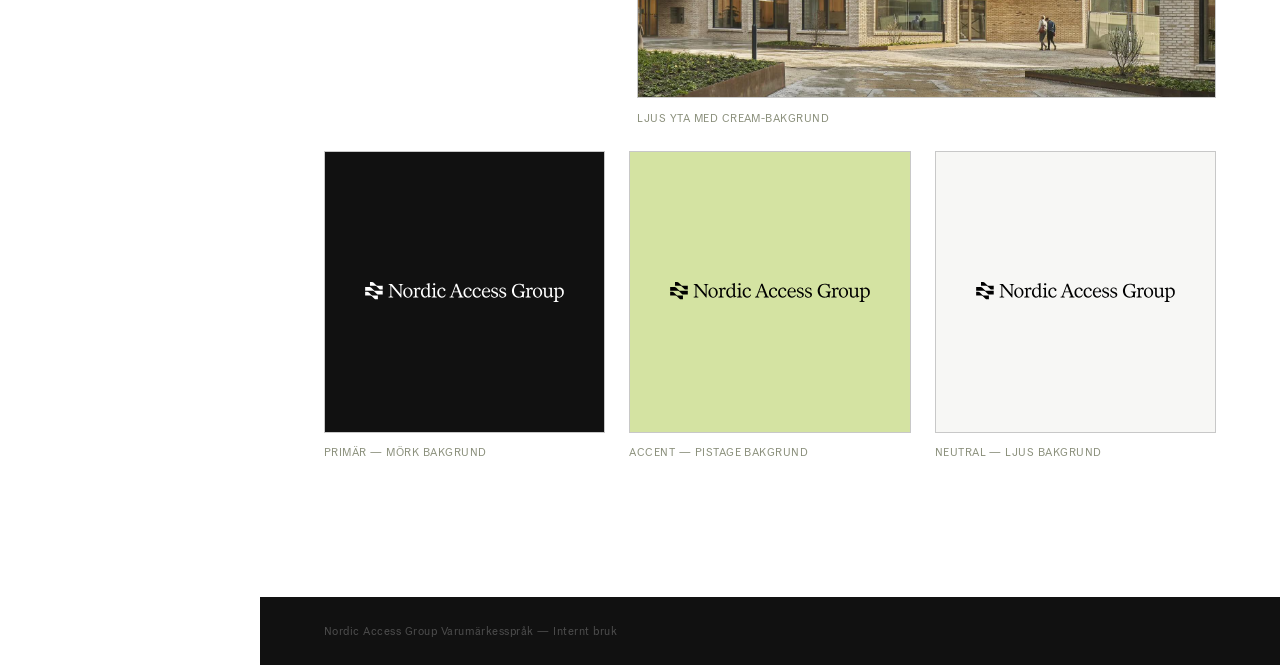
==== commit ef00cbb8: "Remove pistage accent line at bottom of hero Co-Authored-By: Claude Sonnet 4.6 <noreply@anthropic.co" ====
--- a/color.html
+++ b/color.html
@@ -4,7 +4,7 @@
   <meta charset="UTF-8" />
   <meta name="viewport" content="width=device-width, initial-scale=1.0" />
   <title>Färg — Nordic Access Group</title>
-  <link rel="stylesheet" href="assets/style.css?v=27" />
+  <link rel="stylesheet" href="assets/style.css?v=30" />
 </head>
 <body>
 
--- a/assets/style.css
+++ b/assets/style.css
@@ -252,24 +252,16 @@
   inset: 0;
   background: linear-gradient(
     to top,
-    rgba(0,0,0,.90) 0%,
-    rgba(0,0,0,.60) 40%,
-    rgba(0,0,0,.20) 75%,
-    rgba(0,0,0,.10) 100%
+    rgba(0,0,0,.80) 0%,
+    rgba(0,0,0,.55) 40%,
+    rgba(0,0,0,.30) 75%,
+    rgba(0,0,0,.20) 100%
   );
   z-index: 0;
 }
 
 .page-hero > * { position: relative; z-index: 1; }
 
-.page-hero::after {
-  content: '';
-  position: absolute;
-  bottom: 0; left: 0; right: 0;
-  height: 3px;
-  background: linear-gradient(90deg, var(--pistage) 0%, transparent 70%);
-  z-index: 2;
-}
 
 /* ─── Per-page hero backgrounds ───────────────────────────────
  * Replace the gradient with background-image: url(...) on each
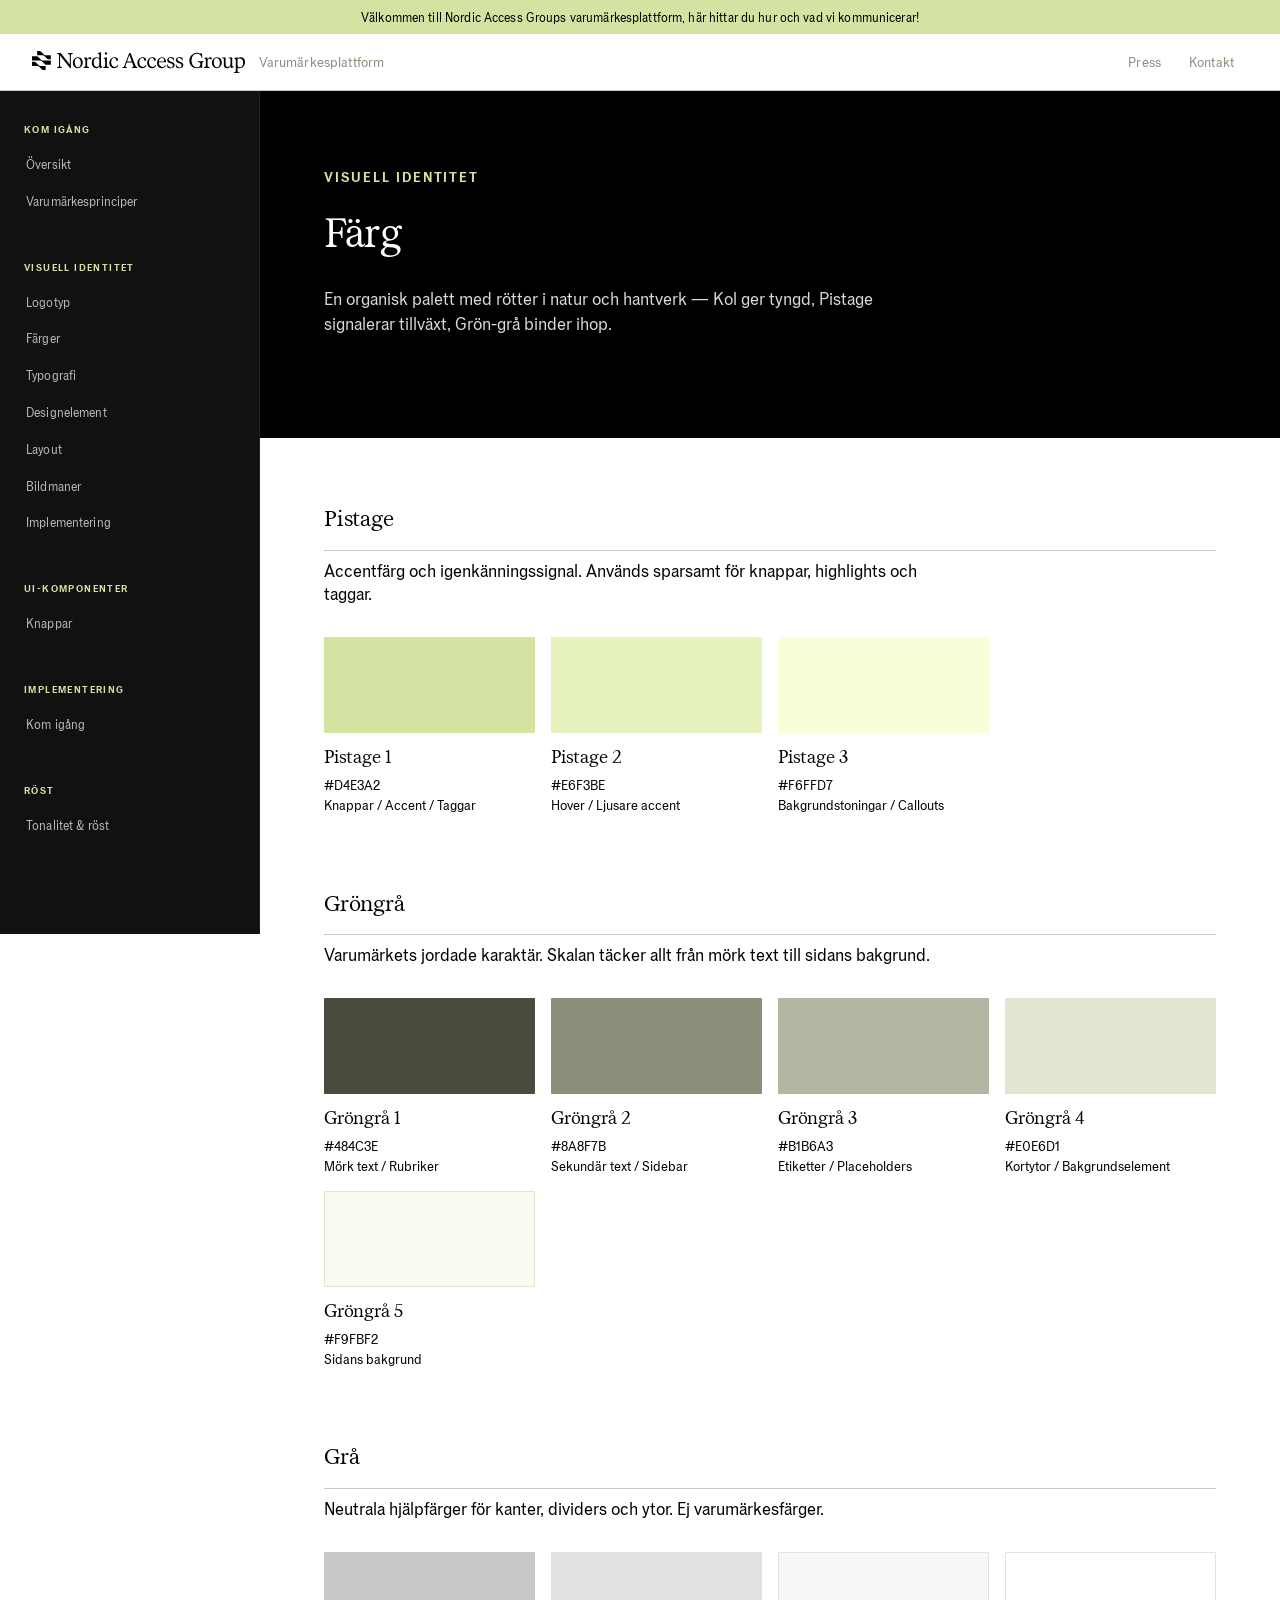
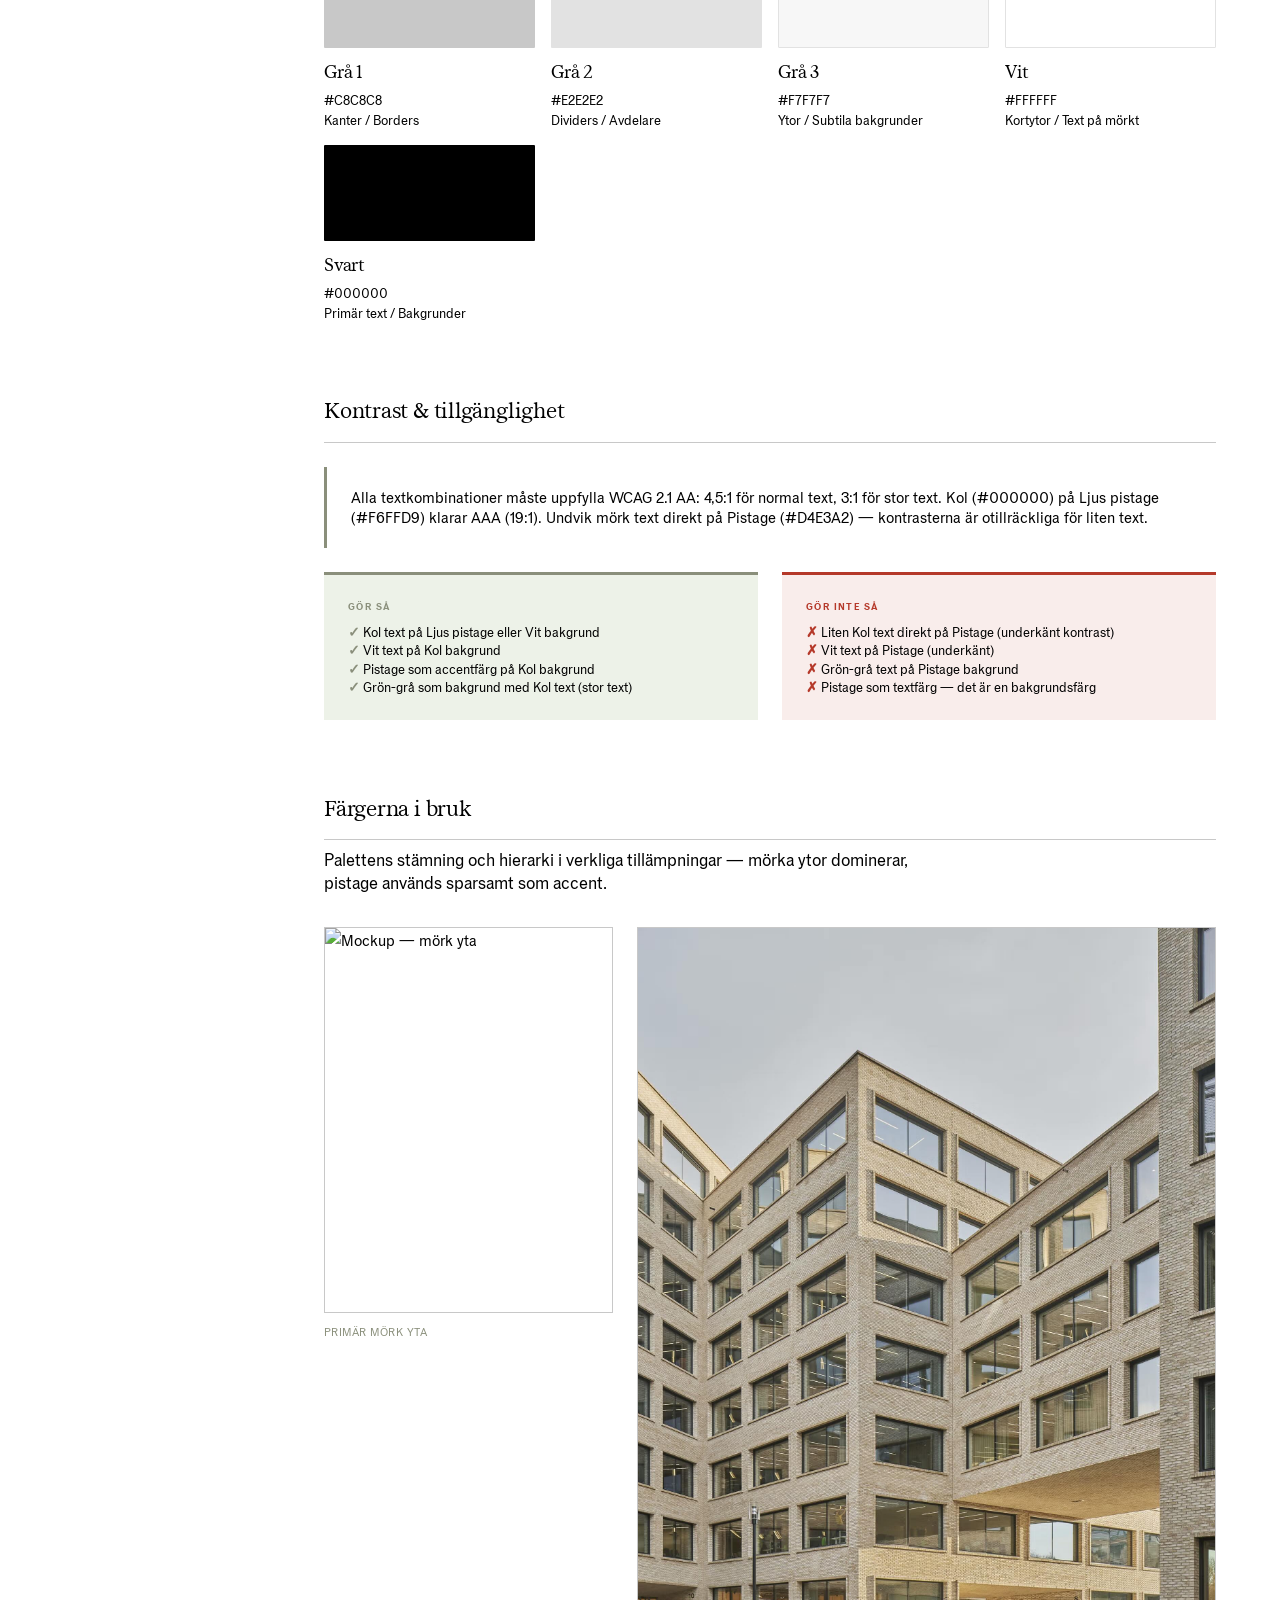
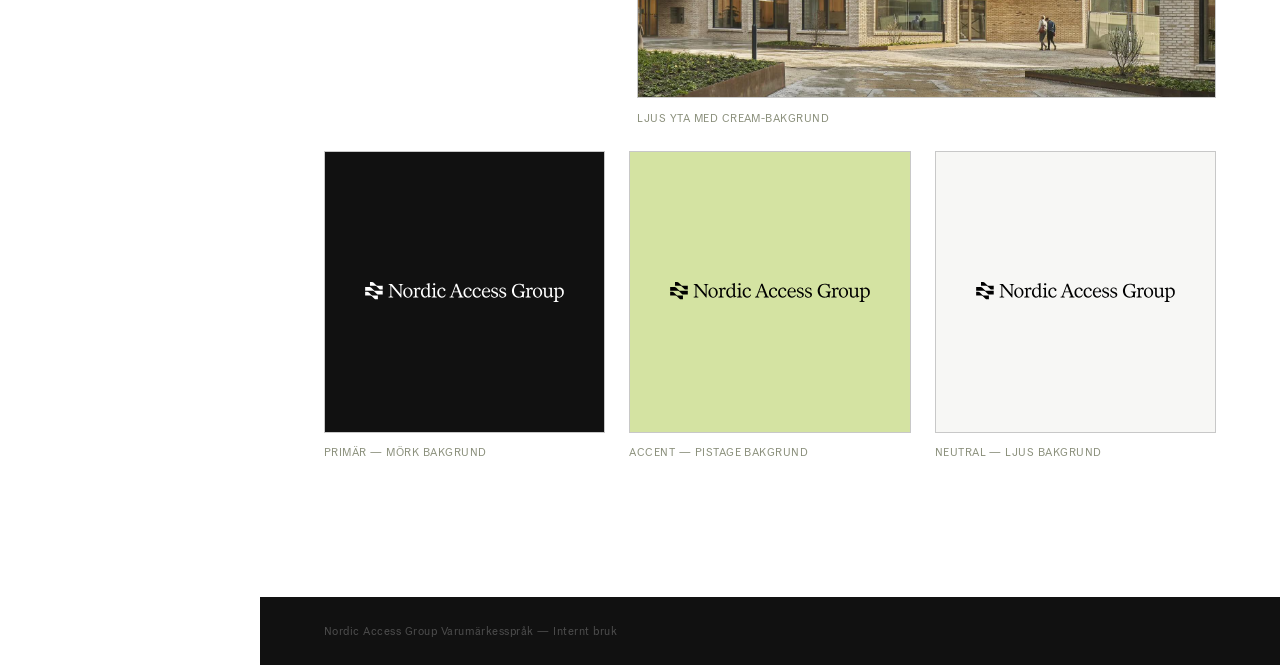
==== commit f9320ce8: "Sidebar: nav-group-label color → Pistage 1 Co-Authored-By: Claude Sonnet 4.6 <noreply@anthropic.com>" ====
--- a/color.html
+++ b/color.html
@@ -4,7 +4,7 @@
   <meta charset="UTF-8" />
   <meta name="viewport" content="width=device-width, initial-scale=1.0" />
   <title>Färg — Nordic Access Group</title>
-  <link rel="stylesheet" href="assets/style.css?v=30" />
+  <link rel="stylesheet" href="assets/style.css?v=31" />
 </head>
 <body>
 
--- a/assets/style.css
+++ b/assets/style.css
@@ -191,7 +191,7 @@
   font-weight: 600;
   letter-spacing: .14em;
   text-transform: uppercase;
-  color: rgba(255,255,255,.4);
+  color: var(--pistage);
   padding: 0 1.5rem .5rem;
 }
 
